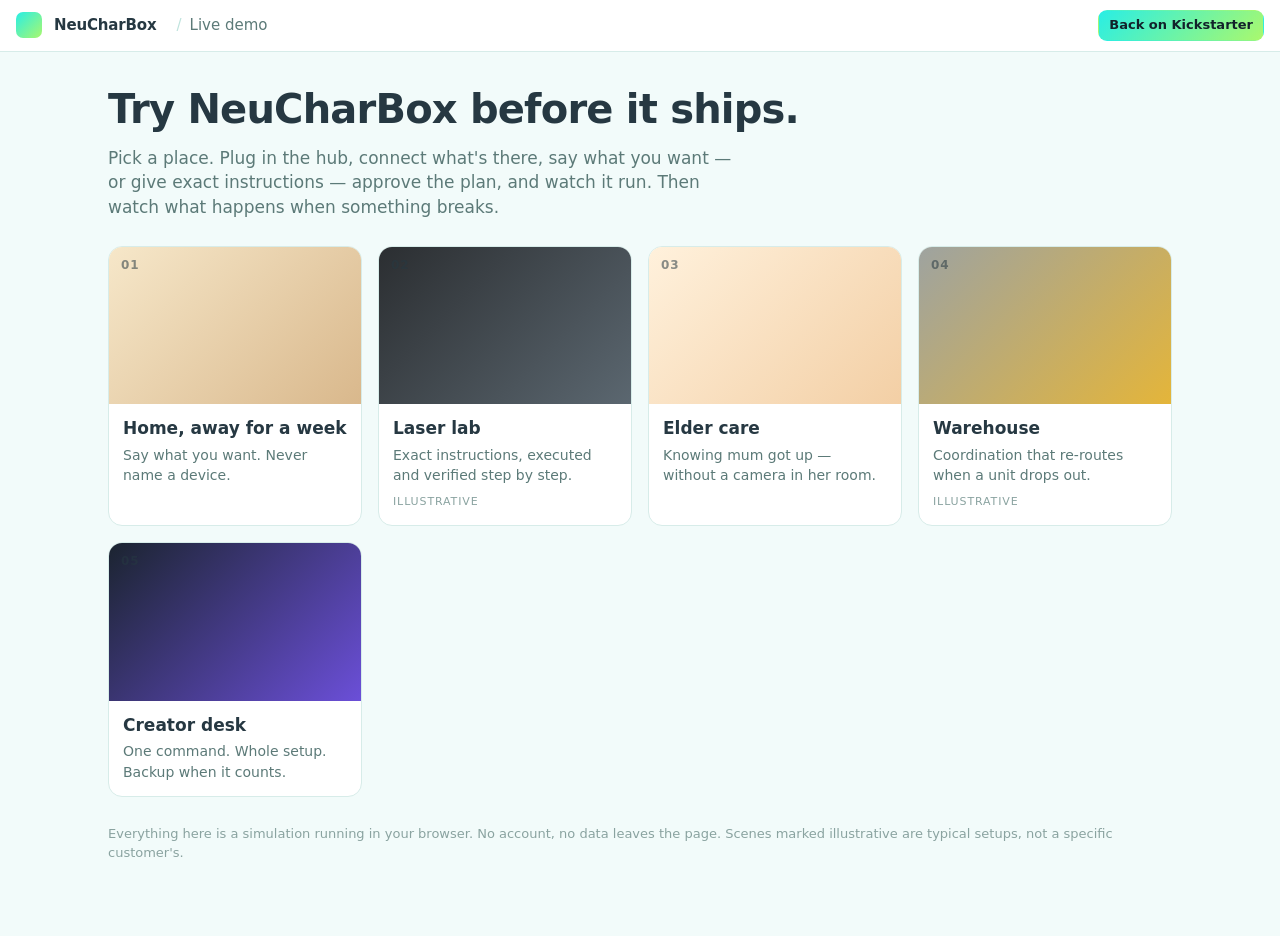
==== index.html @ 0c64dce6 "NeuCharBox live demo: five scripted 3D scenes, static site Interactive simulation for Kickstarter vi" ====
<!DOCTYPE html>
<html lang="en">
<head>
<meta charset="utf-8">
<meta name="viewport" content="width=device-width, initial-scale=1, viewport-fit=cover">
<title>NeuCharBox — live demo</title>
<meta name="description" content="Try NeuCharBox yourself: plug in the hub, connect devices, say what you want, approve the plan, and watch it run — and recover — in a simulated home, lab, warehouse and more.">
<link rel="icon" href="data:image/svg+xml,%3Csvg xmlns='http://www.w3.org/2000/svg' viewBox='0 0 32 32'%3E%3Cdefs%3E%3ClinearGradient id='g' x1='0' y1='0' x2='1' y2='1'%3E%3Cstop offset='0' stop-color='%2329EEE5'/%3E%3Cstop offset='1' stop-color='%23AAF86D'/%3E%3C/linearGradient%3E%3C/defs%3E%3Crect width='32' height='32' rx='8' fill='url(%23g)'/%3E%3C/svg%3E">
<link rel="stylesheet" href="css/app.css">
<script type="importmap">
{ "imports": {
  "three": "./vendor/three/three.module.js",
  "three/addons/": "./vendor/three/addons/"
} }
</script>
</head>
<body>
<div id="app" class="app"></div>
<script type="module" src="js/main.js"></script>
</body>
</html>
---- css/app.css ----
:root {
  --bg: #F2FBFA; --panel: #FFFFFF; --ink: #263842; --ink-2: #5C7A78; --ink-3: #8AA3A0;
  --line: #D7ECE9; --line-2: #BFE3DD; --accent-a: #29EEE5; --accent-b: #AAF86D; --green: #2FBF71; --red: #E0563A; --amber: #E4A93A;
  --font: Inter, "Segoe UI", system-ui, -apple-system, sans-serif;
}
* { box-sizing: border-box; }
html, body { margin: 0; height: 100%; background: var(--bg); color: var(--ink); font: 15px/1.45 var(--font); -webkit-font-smoothing: antialiased; }
a { color: inherit; }
button { font: inherit; color: inherit; }

.app { height: 100dvh; display: flex; flex-direction: column; }
.app.picker-mode { height: auto; min-height: 100dvh; }
.top { display: flex; align-items: center; gap: 12px; padding: 10px 16px; background: var(--panel); border-bottom: 1px solid var(--line); position: sticky; top: 0; z-index: 5; }
.top .logo { width: 26px; height: 26px; border-radius: 7px; background: linear-gradient(135deg, var(--accent-a), var(--accent-b)); flex: 0 0 auto; }
.top .brand { font-weight: 650; letter-spacing: -0.01em; }
.top .scene-name { color: var(--ink-2); }
.top .scene-name::before { content: '/'; margin: 0 8px; color: var(--line-2); }
.top .spacer { flex: 1; }
.top a.btn { text-decoration: none; }
.btn { display: inline-block; padding: 8px 14px; border-radius: 9px; border: 1px solid var(--line-2); background: #fff; cursor: pointer; font-weight: 600; text-decoration: none; }
.btn.primary { background: linear-gradient(135deg, var(--accent-a), var(--accent-b)); border-color: transparent; color: #12222A; }
.btn.small { padding: 5px 10px; font-size: 13px; }
.btn:disabled { opacity: .5; cursor: default; }

/* ---------- picker ---------- */
.picker { max-width: 1100px; margin: 0 auto; padding: 28px 18px 60px; }
.picker h1 { font-size: clamp(26px, 4vw, 40px); font-weight: 650; letter-spacing: -0.02em; margin: 0 0 8px; }
.picker .lede { color: var(--ink-2); max-width: 640px; margin: 0 0 26px; font-size: 17px; }
.scene-grid { display: grid; grid-template-columns: repeat(auto-fill, minmax(230px, 1fr)); gap: 16px; }
.scene-card { display: block; text-decoration: none; background: var(--panel); border: 1px solid var(--line); border-radius: 14px; overflow: hidden; transition: transform .15s, box-shadow .15s; }
.scene-card:hover { transform: translateY(-2px); box-shadow: 0 10px 30px rgba(38,56,66,.10); }
.scene-card .thumb { aspect-ratio: 16/10; background: var(--thumb, linear-gradient(135deg,#DDF4F2,#BFE3DD)); position: relative; }
.scene-card .thumb::after { content: attr(data-n); position: absolute; left: 12px; top: 10px; font-size: 12px; font-weight: 700; color: rgba(38,56,66,.55); letter-spacing: .08em; }
.scene-card .body { padding: 12px 14px 14px; }
.scene-card h3 { margin: 0 0 4px; font-size: 17px; font-weight: 650; }
.scene-card p { margin: 0; color: var(--ink-2); font-size: 14px; }
.scene-card .tag { display: inline-block; margin-top: 8px; font-size: 11px; color: var(--ink-3); text-transform: uppercase; letter-spacing: .08em; }
.picker .foot { margin-top: 28px; color: var(--ink-3); font-size: 13px; }

/* ---------- scene layout ---------- */
.beats { display: flex; gap: 4px; padding: 8px 16px 0; background: var(--panel); }
.beats button { flex: 1; border: 0; background: transparent; padding: 6px 0 8px; font-size: 12px; color: var(--ink-3); border-bottom: 3px solid var(--line); cursor: pointer; text-transform: uppercase; letter-spacing: .06em; }
.beats button.done { color: var(--ink-2); border-color: var(--line-2); }
.beats button.now { color: var(--ink); border-image: linear-gradient(90deg, var(--accent-a), var(--accent-b)) 1; }
.beats button:disabled { cursor: default; }

.stage { flex: 1; min-height: 0; display: grid; grid-template-rows: auto auto auto minmax(0, 1fr); }
.room { position: relative; background: #DCEBF3; min-height: 0; }
.room canvas { width: 100%; height: min(75vw, 42dvh); display: block; touch-action: none; }
.room .hint { position: absolute; right: 10px; top: 10px; font-size: 11px; color: rgba(255,255,255,.85); background: rgba(20,30,40,.45); padding: 4px 8px; border-radius: 999px; pointer-events: none; }
.status { display: flex; align-items: center; gap: 8px; padding: 6px 14px; font-size: 13px; color: var(--ink-2); background: var(--panel); border-top: 1px solid var(--line); min-height: 32px; }
.status::before { content: ''; width: 8px; height: 8px; border-radius: 50%; background: linear-gradient(135deg, var(--accent-a), var(--accent-b)); flex: 0 0 auto; }
.room .reset { position: absolute; left: 10px; top: 10px; font-size: 11px; color: #fff; background: rgba(20,30,40,.5); border: 0; padding: 5px 9px; border-radius: 999px; cursor: pointer; }
.room .reset:hover { background: rgba(20,30,40,.75); }
.side { display: contents; }
/* device dashboard: Home-Assistant-style tiles */
.panel { display: flex; gap: 8px; padding: 8px 12px; overflow-x: auto; background: var(--panel); border-top: 1px solid var(--line); scrollbar-width: thin; }
.ent { flex: 0 0 auto; display: flex; align-items: center; gap: 9px; min-width: 150px; max-width: 200px; text-align: left; border: 1px solid var(--line); border-radius: 12px; padding: 7px 10px 7px 8px; background: #fff; font-size: 12px; cursor: pointer; transition: border-color .15s, box-shadow .15s, opacity .3s; }
.ent .ico { flex: 0 0 auto; width: 34px; height: 34px; border-radius: 50%; display: grid; place-items: center; background: #EEF3F2; color: #6E8785; transition: background .25s, color .25s; }
.ent .ico svg { width: 20px; height: 20px; }
.ent .txt { min-width: 0; display: flex; flex-direction: column; }
.ent b { font-size: 12px; font-weight: 650; color: var(--ink); line-height: 1.2; white-space: nowrap; overflow: hidden; text-overflow: ellipsis; }
.ent .val { color: var(--ink-2); font-size: 11.5px; white-space: nowrap; overflow: hidden; text-overflow: ellipsis; }
.ent.offline { opacity: .5; } .ent.offline .ico { background: #F1F3F3; color: #B4BDBC; }
.ent.on .ico { background: #FFF1CC; color: #D9930A; }
.ent.busy .ico { background: #DCEFFF; color: #1E7FD8; }
.ent.bad { border-color: var(--red); } .ent.bad .ico { background: #FDE4DF; color: var(--red); } .ent.bad .val { color: var(--red); font-weight: 600; }
.ent.selected { border-color: var(--accent-a); box-shadow: 0 0 0 3px rgba(41,238,229,.25); }
.ent.pop { animation: tilepop .7s cubic-bezier(.2,.9,.3,1.4); }
@keyframes tilepop { 0% { transform: scale(.85); box-shadow: 0 0 0 0 rgba(41,238,229,.6); } 40% { transform: scale(1.06); } 100% { transform: scale(1); box-shadow: 0 0 0 10px rgba(41,238,229,0); } }

/* ---------- chat ---------- */
.chat { display: flex; flex-direction: column; background: var(--bg); border-top: 1px solid var(--line); min-height: 0; }
.chat-log { flex: 1; overflow-y: auto; padding: 14px 14px 8px; display: flex; flex-direction: column; gap: 10px; scroll-behavior: smooth; }
.chat-input { display: flex; gap: 8px; padding: 10px 12px calc(10px + env(safe-area-inset-bottom)); background: var(--panel); border-top: 1px solid var(--line); position: sticky; bottom: 0; }
.chat-input input { flex: 1; height: 42px; border-radius: 21px; border: 1px solid var(--line-2); padding: 0 16px; font: inherit; background: #fff; outline: none; }
.chat-input input:focus { border-color: var(--accent-a); box-shadow: 0 0 0 3px rgba(41,238,229,.2); }
.chat-input input:disabled { background: #F5F8F7; }
.chat-input button { width: 42px; height: 42px; border-radius: 50%; border: 0; background: linear-gradient(135deg, var(--accent-a), var(--accent-b)); cursor: pointer; font-size: 15px; color: #12222A; }
.msg { max-width: 88%; padding: 10px 13px; border-radius: 14px; line-height: 1.4; white-space: pre-line; animation: pop .18s ease-out; }
.msg.me { align-self: flex-end; background: var(--ink); color: #fff; border-bottom-right-radius: 4px; }
.msg.ncb { align-self: flex-start; background: var(--panel); border: 1px solid var(--line); border-bottom-left-radius: 4px; }
.msg.alert { border-color: var(--red); } .msg.alert b { display: block; color: var(--red); margin-bottom: 3px; }
.msg.typing { display: flex; gap: 4px; padding: 12px 14px; }
.msg.typing span { width: 6px; height: 6px; border-radius: 50%; background: var(--ink-3); animation: blink 1s infinite; }
.msg.typing span:nth-child(2) { animation-delay: .2s; } .msg.typing span:nth-child(3) { animation-delay: .4s; }
@keyframes blink { 0%, 80%, 100% { opacity: .25; } 40% { opacity: 1; } }
@keyframes pop { from { transform: translateY(6px); opacity: 0; } to { transform: none; opacity: 1; } }
.chips { display: flex; flex-wrap: wrap; gap: 8px; align-self: stretch; padding: 4px 0; }
.chip { border: 1px solid var(--line-2); background: #fff; border-radius: 999px; padding: 8px 13px; font-size: 14px; cursor: pointer; text-align: left; }
.chip:hover { border-color: var(--accent-a); }
.card { align-self: stretch; background: var(--panel); border: 1px solid var(--line-2); border-radius: 14px; padding: 12px 14px; animation: pop .18s ease-out; }
.card .intro { margin: 0 0 8px; font-weight: 600; }
.card ol, .card ul { margin: 0 0 10px; padding-left: 20px; }
.card li { margin: 4px 0; }
.card li .link { border: 0; background: none; color: var(--ink-2); text-decoration: underline; cursor: pointer; margin-left: 8px; font-size: 13px; }
.card .row { display: flex; gap: 8px; flex-wrap: wrap; }
.card .row.col { flex-direction: column; align-items: stretch; }
.card .row.col .btn { text-align: left; }
.card .btn.approve { background: linear-gradient(135deg, var(--accent-a), var(--accent-b)); border-color: transparent; color: #12222A; }
.card.done .btn.approve { background: #E7F7F0; color: #1E8F55; }
.card.done .link { display: none; }
.card.action { display: flex; justify-content: flex-start; }
.card.action.done, .card.qr.done { opacity: .55; pointer-events: none; }
.card.qr { display: flex; gap: 14px; align-items: center; }
.card.qr p { margin: 2px 0 8px; color: var(--ink-2); font-size: 13px; }
.qr-code { flex: 0 0 auto; width: 84px; height: 84px; display: grid; grid-template-columns: repeat(7, 1fr); gap: 2px; padding: 6px; background: #fff; border: 1px solid var(--line); border-radius: 8px; }
.qr-code i { background: #E9F1EF; border-radius: 1px; } .qr-code i.on { background: var(--ink); }
.card.halt { border-color: var(--amber); }
.card.replan { border-color: var(--green); }
.card.replan .needs { margin: 6px 0 0; color: var(--ink); background: #FFF7E8; border: 1px solid #F3DDB0; padding: 8px 10px; border-radius: 8px; }
.card.end { background: linear-gradient(180deg, #fff, #EEFBF9); text-align: left; }
.card.end h3 { margin: 0 0 6px; font-size: 18px; letter-spacing: -0.01em; }
.card.end p { margin: 0 0 12px; color: var(--ink-2); }

@media (min-width: 960px) {
  .stage { grid-template-columns: minmax(0, 1fr) 440px; grid-template-rows: minmax(0, 1fr) auto; min-height: 0; }
  .room { grid-column: 1; grid-row: 1; }
  .room canvas { position: absolute; inset: 0; aspect-ratio: auto; height: 100%; width: 100%; }
  .status { grid-column: 1; grid-row: 2; }
  .side { display: flex; flex-direction: column; grid-column: 2; grid-row: 1 / 3; min-height: 0; border-left: 1px solid var(--line); }
  .panel { display: grid; grid-template-columns: repeat(2, minmax(0, 1fr)); gap: 8px; padding: 10px 12px; overflow: visible; border-top: 0; flex: 0 0 auto; max-height: 46%; overflow-y: auto; }
  .ent { min-width: 0; max-width: none; }
  .chat { flex: 1; min-height: 0; border-top: 1px solid var(--line); }
}
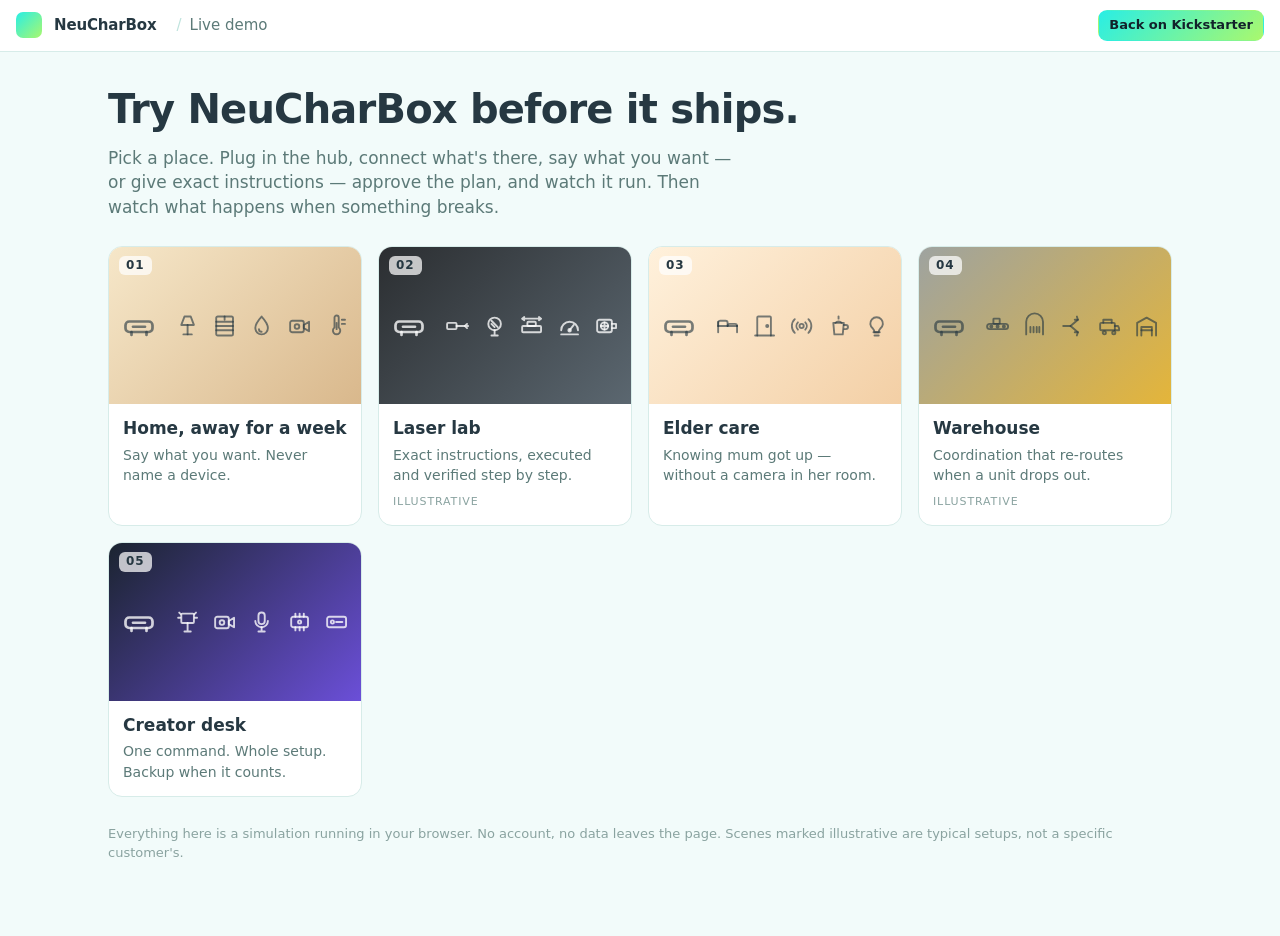
==== commit 8452eb1c: "QA round: engine visuals, wall-hung parts, stricter typed requests, phone strip - Hub reads as off u" ====
--- a/index.html
+++ b/index.html
@@ -17,5 +17,7 @@
 <body>
 <div id="app" class="app"></div>
 <script type="module" src="js/main.js"></script>
+<script nomodule>document.getElementById('app').innerHTML = '<p style="max-width:560px;margin:40px auto;padding:0 18px;font:16px/1.5 system-ui,sans-serif">This demo needs a newer browser (Safari 16.4 or later, or a current Chrome, Edge or Firefox). You can watch it on <a href="https://www.kickstarter.com/projects/neucharbox/neucharbox-ai-operating-system-for-the-physical-world?ref=demo">Kickstarter</a>.</p>';</script>
+<noscript><p style="max-width:560px;margin:40px auto;padding:0 18px;font:16px/1.5 system-ui,sans-serif">This demo runs in your browser and needs JavaScript. You can watch it on <a href="https://www.kickstarter.com/projects/neucharbox/neucharbox-ai-operating-system-for-the-physical-world?ref=demo">Kickstarter</a>.</p></noscript>
 </body>
 </html>
--- a/css/app.css
+++ b/css/app.css
@@ -4,23 +4,25 @@
   --font: Inter, "Segoe UI", system-ui, -apple-system, sans-serif;
 }
 * { box-sizing: border-box; }
-html, body { margin: 0; height: 100%; background: var(--bg); color: var(--ink); font: 15px/1.45 var(--font); -webkit-font-smoothing: antialiased; }
+html, body { margin: 0; height: 100%; overflow-x: hidden; background: var(--bg); color: var(--ink); font: 15px/1.45 var(--font); -webkit-font-smoothing: antialiased; }
 a { color: inherit; }
 button { font: inherit; color: inherit; }
 
-.app { height: 100dvh; display: flex; flex-direction: column; }
-.app.picker-mode { height: auto; min-height: 100dvh; }
+.app { height: 100vh; height: 100dvh; display: flex; flex-direction: column; }
+.app.picker-mode { height: auto; min-height: 100vh; min-height: 100dvh; }
 .top { display: flex; align-items: center; gap: 12px; padding: 10px 16px; background: var(--panel); border-bottom: 1px solid var(--line); position: sticky; top: 0; z-index: 5; }
 .top .logo { width: 26px; height: 26px; border-radius: 7px; background: linear-gradient(135deg, var(--accent-a), var(--accent-b)); flex: 0 0 auto; }
 .top .brand { font-weight: 650; letter-spacing: -0.01em; }
-.top .scene-name { color: var(--ink-2); }
+.top .scene-name { color: var(--ink-2); min-width: 0; white-space: nowrap; overflow: hidden; text-overflow: ellipsis; }
 .top .scene-name::before { content: '/'; margin: 0 8px; color: var(--line-2); }
 .top .spacer { flex: 1; }
-.top a.btn { text-decoration: none; }
+.top a.btn { text-decoration: none; white-space: nowrap; flex: 0 0 auto; }
+.top .brand, .top .logo { flex: 0 0 auto; }
 .btn { display: inline-block; padding: 8px 14px; border-radius: 9px; border: 1px solid var(--line-2); background: #fff; cursor: pointer; font-weight: 600; text-decoration: none; }
 .btn.primary { background: linear-gradient(135deg, var(--accent-a), var(--accent-b)); border-color: transparent; color: #12222A; }
 .btn.small { padding: 5px 10px; font-size: 13px; }
 .btn:disabled { opacity: .5; cursor: default; }
+.ks-short { display: none; }
 
 /* ---------- picker ---------- */
 .picker { max-width: 1100px; margin: 0 auto; padding: 28px 18px 60px; }
@@ -30,7 +32,11 @@
 .scene-card { display: block; text-decoration: none; background: var(--panel); border: 1px solid var(--line); border-radius: 14px; overflow: hidden; transition: transform .15s, box-shadow .15s; }
 .scene-card:hover { transform: translateY(-2px); box-shadow: 0 10px 30px rgba(38,56,66,.10); }
 .scene-card .thumb { aspect-ratio: 16/10; background: var(--thumb, linear-gradient(135deg,#DDF4F2,#BFE3DD)); position: relative; }
-.scene-card .thumb::after { content: attr(data-n); position: absolute; left: 12px; top: 10px; font-size: 12px; font-weight: 700; color: rgba(38,56,66,.55); letter-spacing: .08em; }
+.scene-card .thumb::after { content: attr(data-n); position: absolute; left: 10px; top: 9px; font-size: 12px; font-weight: 700; color: var(--ink); background: rgba(255,255,255,.72); padding: 1px 7px; border-radius: 6px; letter-spacing: .08em; }
+.scene-card .thumb .icons { position: absolute; inset: 0; display: flex; align-items: center; justify-content: center; gap: 12px; padding: 0 12px; color: rgba(38,56,66,.62); }
+.scene-card .thumb.dark .icons { color: rgba(255,255,255,.78); }
+.scene-card .thumb .icons svg { width: 28px; height: 28px; flex: 0 1 auto; min-width: 0; }
+.scene-card .thumb .icons svg:first-child { width: 40px; height: 40px; margin-right: 6px; }
 .scene-card .body { padding: 12px 14px 14px; }
 .scene-card h3 { margin: 0 0 4px; font-size: 17px; font-weight: 650; }
 .scene-card p { margin: 0; color: var(--ink-2); font-size: 14px; }
@@ -43,18 +49,26 @@
 .beats button.done { color: var(--ink-2); border-color: var(--line-2); }
 .beats button.now { color: var(--ink); border-image: linear-gradient(90deg, var(--accent-a), var(--accent-b)) 1; }
 .beats button:disabled { cursor: default; }
+.beats button:disabled:not(.now) { opacity: .6; }
+.beats button:not(:disabled):not(.now) { color: var(--ink-2); border-color: var(--line-2); }
+.beats button:not(:disabled):not(.now)::after { content: ' ›'; }
+.beats button:not(:disabled):not(.now):hover { color: var(--ink); border-color: var(--accent-a); }
 
-.stage { flex: 1; min-height: 0; display: grid; grid-template-rows: auto auto auto minmax(0, 1fr); }
-.room { position: relative; background: #DCEBF3; min-height: 0; }
-.room canvas { width: 100%; height: min(75vw, 42dvh); display: block; touch-action: none; }
-.room .hint { position: absolute; right: 10px; top: 10px; font-size: 11px; color: rgba(255,255,255,.85); background: rgba(20,30,40,.45); padding: 4px 8px; border-radius: 999px; pointer-events: none; }
+.stage { flex: 1; min-height: 0; min-width: 0; display: grid; grid-template-columns: minmax(0, 1fr); grid-template-rows: auto auto auto minmax(0, 1fr); }
+.room { position: relative; background: #DCEBF3; min-height: 0; min-width: 0; overflow: hidden; }
+.room canvas { width: 100%; max-width: 100%; height: min(75vw, 42dvh); display: block; touch-action: none; }
+.room .hint { position: absolute; right: 10px; top: 10px; max-width: calc(100% - 100px); white-space: nowrap; overflow: hidden; text-overflow: ellipsis; font-size: 11px; color: rgba(255,255,255,.85); background: rgba(20,30,40,.45); padding: 4px 8px; border-radius: 999px; pointer-events: none; }
 .status { display: flex; align-items: center; gap: 8px; padding: 6px 14px; font-size: 13px; color: var(--ink-2); background: var(--panel); border-top: 1px solid var(--line); min-height: 32px; }
 .status::before { content: ''; width: 8px; height: 8px; border-radius: 50%; background: linear-gradient(135deg, var(--accent-a), var(--accent-b)); flex: 0 0 auto; }
+.status.bad { color: var(--ink); } .status.bad::before { background: var(--red); }
+.room canvas:focus-visible { outline: 2px solid var(--accent-a); outline-offset: -2px; }
 .room .reset { position: absolute; left: 10px; top: 10px; font-size: 11px; color: #fff; background: rgba(20,30,40,.5); border: 0; padding: 5px 9px; border-radius: 999px; cursor: pointer; }
 .room .reset:hover { background: rgba(20,30,40,.75); }
 .side { display: contents; }
 /* device dashboard: Home-Assistant-style tiles */
-.panel { display: flex; gap: 8px; padding: 8px 12px; overflow-x: auto; background: var(--panel); border-top: 1px solid var(--line); scrollbar-width: thin; }
+.panel { display: flex; gap: 8px; padding: 8px 0 8px 12px; overflow-x: auto; background: var(--panel); border-top: 1px solid var(--line); scrollbar-width: thin; scroll-padding-inline: 12px; }
+/* the strip's end space (gap 8 + 4 = the 12 px start padding): trailing padding isn't scrollable in every engine */
+.panel::after { content: ''; flex: 0 0 4px; }
 .ent { flex: 0 0 auto; display: flex; align-items: center; gap: 9px; min-width: 150px; max-width: 200px; text-align: left; border: 1px solid var(--line); border-radius: 12px; padding: 7px 10px 7px 8px; background: #fff; font-size: 12px; cursor: pointer; transition: border-color .15s, box-shadow .15s, opacity .3s; }
 .ent .ico { flex: 0 0 auto; width: 34px; height: 34px; border-radius: 50%; display: grid; place-items: center; background: #EEF3F2; color: #6E8785; transition: background .25s, color .25s; }
 .ent .ico svg { width: 20px; height: 20px; }
@@ -73,11 +87,13 @@
 .chat { display: flex; flex-direction: column; background: var(--bg); border-top: 1px solid var(--line); min-height: 0; }
 .chat-log { flex: 1; overflow-y: auto; padding: 14px 14px 8px; display: flex; flex-direction: column; gap: 10px; scroll-behavior: smooth; }
 .chat-input { display: flex; gap: 8px; padding: 10px 12px calc(10px + env(safe-area-inset-bottom)); background: var(--panel); border-top: 1px solid var(--line); position: sticky; bottom: 0; }
-.chat-input input { flex: 1; height: 42px; border-radius: 21px; border: 1px solid var(--line-2); padding: 0 16px; font: inherit; background: #fff; outline: none; }
+.chat-input input { flex: 1; min-width: 0; height: 42px; border-radius: 21px; border: 1px solid var(--line-2); padding: 0 16px; font: inherit; font-size: 16px; background: #fff; outline: none; }
 .chat-input input:focus { border-color: var(--accent-a); box-shadow: 0 0 0 3px rgba(41,238,229,.2); }
 .chat-input input:disabled { background: #F5F8F7; }
-.chat-input button { width: 42px; height: 42px; border-radius: 50%; border: 0; background: linear-gradient(135deg, var(--accent-a), var(--accent-b)); cursor: pointer; font-size: 15px; color: #12222A; }
-.msg { max-width: 88%; padding: 10px 13px; border-radius: 14px; line-height: 1.4; white-space: pre-line; animation: pop .18s ease-out; }
+.chat-input button { width: 42px; height: 42px; border-radius: 50%; border: 0; background: linear-gradient(135deg, var(--accent-a), var(--accent-b)); cursor: pointer; font-size: 15px; color: #12222A; flex: 0 0 auto; }
+.chat-input button:disabled { opacity: .45; cursor: default; }
+.chat-log:focus { outline: none; }
+.msg { max-width: 88%; padding: 10px 13px; border-radius: 14px; line-height: 1.4; white-space: pre-line; overflow-wrap: anywhere; animation: pop .18s ease-out; }
 .msg.me { align-self: flex-end; background: var(--ink); color: #fff; border-bottom-right-radius: 4px; }
 .msg.ncb { align-self: flex-start; background: var(--panel); border: 1px solid var(--line); border-bottom-left-radius: 4px; }
 .msg.alert { border-color: var(--red); } .msg.alert b { display: block; color: var(--red); margin-bottom: 3px; }
@@ -87,19 +103,33 @@
 @keyframes blink { 0%, 80%, 100% { opacity: .25; } 40% { opacity: 1; } }
 @keyframes pop { from { transform: translateY(6px); opacity: 0; } to { transform: none; opacity: 1; } }
 .chips { display: flex; flex-wrap: wrap; gap: 8px; align-self: stretch; padding: 4px 0; }
-.chip { border: 1px solid var(--line-2); background: #fff; border-radius: 999px; padding: 8px 13px; font-size: 14px; cursor: pointer; text-align: left; }
+.chip { border: 1px solid var(--line-2); background: #fff; border-radius: 999px; padding: 8px 13px; font-size: 14px; cursor: pointer; text-align: left; overflow-wrap: anywhere; }
 .chip:hover { border-color: var(--accent-a); }
 .card { align-self: stretch; background: var(--panel); border: 1px solid var(--line-2); border-radius: 14px; padding: 12px 14px; animation: pop .18s ease-out; }
+.card { overflow-wrap: anywhere; }
 .card .intro { margin: 0 0 8px; font-weight: 600; }
 .card ol, .card ul { margin: 0 0 10px; padding-left: 20px; }
 .card li { margin: 4px 0; }
 .card li .link { border: 0; background: none; color: var(--ink-2); text-decoration: underline; cursor: pointer; margin-left: 8px; font-size: 13px; }
 .card .row { display: flex; gap: 8px; flex-wrap: wrap; }
+.card.end .btn.more { background: #fff; }
 .card .row.col { flex-direction: column; align-items: stretch; }
 .card .row.col .btn { text-align: left; }
 .card .btn.approve { background: linear-gradient(135deg, var(--accent-a), var(--accent-b)); border-color: transparent; color: #12222A; }
 .card.done .btn.approve { background: #E7F7F0; color: #1E8F55; }
 .card.done .link { display: none; }
+.card.halt.done .btn.approve:not(.chosen) { background: #fff; color: var(--ink); border-color: var(--line-2); }
+.card.done .btn.chosen { opacity: 1; background: #E7F7F0; color: #1E8F55; border-color: #BFE3DD; }
+.card.plan.skipped .btn.approve { background: #F1F5F4; color: var(--ink-2); }
+.card .btn.decline { background: #fff; color: var(--ink-2); }
+.card.plan.declined .btn.approve { background: #F1F5F4; color: var(--ink-3); }
+.card.plan.declined .btn.decline.chosen { opacity: 1; background: #FDECE8; color: #B5412A; border-color: #F3C4B8; }
+.card.plan.declined ol { color: var(--ink-3); text-decoration: line-through; text-decoration-color: rgba(92,122,120,.45); }
+.card.fail { border-color: var(--red); }
+.app.failed .beats, .app.failed .room, .app.failed .panel { display: none; }
+.app.failed .status { border-top: 0; } /* sits right under the header's own border */
+.app.failed .stage { display: block; overflow-y: auto; }
+.app.failed .side { display: block; max-width: 640px; margin: 0 auto; border: 0; }
 .card.action { display: flex; justify-content: flex-start; }
 .card.action.done, .card.qr.done { opacity: .55; pointer-events: none; }
 .card.qr { display: flex; gap: 14px; align-items: center; }
@@ -120,6 +150,46 @@
   .status { grid-column: 1; grid-row: 2; }
   .side { display: flex; flex-direction: column; grid-column: 2; grid-row: 1 / 3; min-height: 0; border-left: 1px solid var(--line); }
   .panel { display: grid; grid-template-columns: repeat(2, minmax(0, 1fr)); gap: 8px; padding: 10px 12px; overflow: visible; border-top: 0; flex: 0 0 auto; max-height: 46%; overflow-y: auto; }
+  .panel::after { display: none; }
   .ent { min-width: 0; max-width: none; }
+  .ent .val { white-space: normal; display: -webkit-box; -webkit-box-orient: vertical; -webkit-line-clamp: 2; line-clamp: 2; line-height: 1.3; }
   .chat { flex: 1; min-height: 0; border-top: 1px solid var(--line); }
 }
+
+@media (max-width: 959px) {
+  .room canvas { height: clamp(140px, calc(100dvh - 420px), min(75vw, 42dvh)); }
+  .ent { max-width: 240px; }
+}
+
+/* phones held sideways: room left, dashboard and chat right (stacked, the chat got 33 px) */
+@media (max-width: 959px) and (orientation: landscape) and (max-height: 540px) {
+  .top, .beats { padding-left: max(12px, env(safe-area-inset-left)); padding-right: max(12px, env(safe-area-inset-right)); }
+  .top { padding-top: 6px; padding-bottom: 6px; }
+  .beats { padding-top: 4px; }
+  .beats button { padding: 3px 0 5px; }
+  .stage { grid-template-columns: minmax(0, 1fr) minmax(300px, 46%); grid-template-rows: minmax(0, 1fr) auto; padding-left: env(safe-area-inset-left); padding-right: env(safe-area-inset-right); }
+  .room { grid-column: 1; grid-row: 1; }
+  .room canvas { position: absolute; inset: 0; width: 100%; height: 100%; }
+  .status { grid-column: 1; grid-row: 2; }
+  .side { display: flex; flex-direction: column; grid-column: 2; grid-row: 1 / 3; min-height: 0; border-left: 1px solid var(--line); }
+  .panel { flex: 0 0 auto; border-top: 0; }
+  .chat { flex: 1; min-height: 0; }
+  .chat-input { padding-top: 6px; padding-bottom: calc(6px + env(safe-area-inset-bottom)); }
+}
+
+@media (max-width: 520px) {
+  .top { gap: 8px; padding: 8px 12px; }
+  .top .brand { display: none; }
+  .top .btn.secondary { padding: 5px 9px; font-size: 12.5px; }
+  .top .btn.primary { padding: 5px 10px; font-size: 12.5px; }
+  .top .ks-long { display: none; } .top .ks-short { display: inline; }
+  .top .scene-name::before { content: none; }
+  .top .spacer { display: none; } .top .spacer + .btn { margin-left: auto; } /* one gap less: "Home, away for a week" fits at 360 px */
+  .app.picker-mode .top .brand { display: block; }
+  .app.picker-mode .top .scene-name::before { content: '/'; }
+  .scene-card .thumb { aspect-ratio: 16/6; }
+  .beats { padding: 6px 8px 0; gap: 2px; }
+  .beats button { font-size: 10.5px; letter-spacing: .03em; }
+  .beats button:not(:disabled):not(.now)::after { content: ''; }
+  .beats button:not(:disabled):not(.now) { text-decoration: underline dotted; text-underline-offset: 3px; }
+}
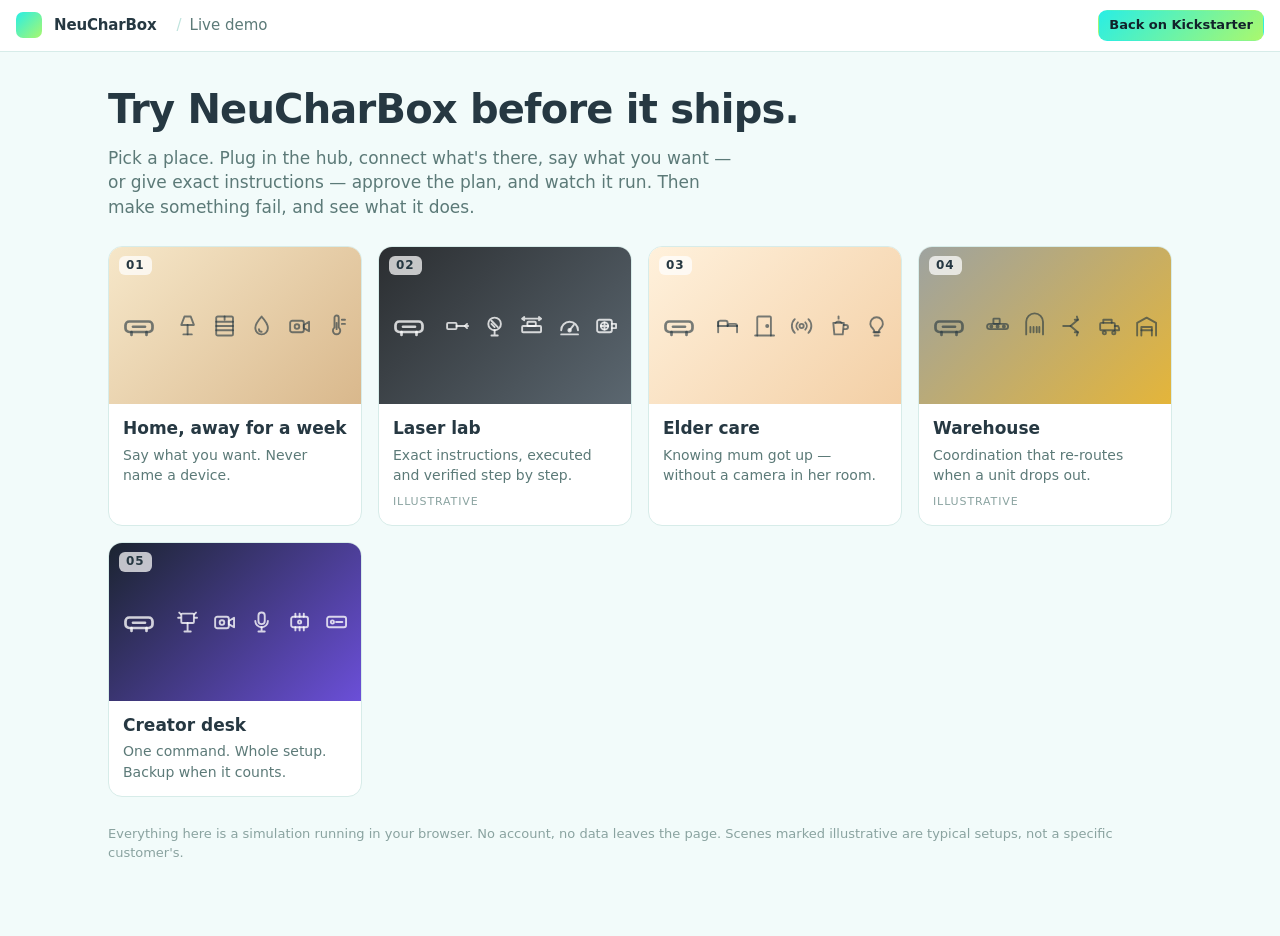
==== commit 9dff9e0c: "Engine: opt-in failures (what-if replay, device picker, quiet mode) A request no longer has to end i" ====
--- a/index.html
+++ b/index.html
@@ -4,7 +4,7 @@
 <meta charset="utf-8">
 <meta name="viewport" content="width=device-width, initial-scale=1, viewport-fit=cover">
 <title>NeuCharBox — live demo</title>
-<meta name="description" content="Try NeuCharBox yourself: plug in the hub, connect devices, say what you want, approve the plan, and watch it run — and recover — in a simulated home, lab, warehouse and more.">
+<meta name="description" content="Try NeuCharBox yourself: plug in the hub, connect devices, say what you want, approve the plan, and watch it run. Then make something fail and watch it recover, in a simulated home, lab, warehouse and more.">
 <link rel="icon" href="data:image/svg+xml,%3Csvg xmlns='http://www.w3.org/2000/svg' viewBox='0 0 32 32'%3E%3Cdefs%3E%3ClinearGradient id='g' x1='0' y1='0' x2='1' y2='1'%3E%3Cstop offset='0' stop-color='%2329EEE5'/%3E%3Cstop offset='1' stop-color='%23AAF86D'/%3E%3C/linearGradient%3E%3C/defs%3E%3Crect width='32' height='32' rx='8' fill='url(%23g)'/%3E%3C/svg%3E">
 <link rel="stylesheet" href="css/app.css">
 <script type="importmap">
--- a/css/app.css
+++ b/css/app.css
@@ -49,6 +49,7 @@
 .beats button.done { color: var(--ink-2); border-color: var(--line-2); }
 .beats button.now { color: var(--ink); border-image: linear-gradient(90deg, var(--accent-a), var(--accent-b)) 1; }
 .beats button:disabled { cursor: default; }
+.beats button[hidden] { display: none; } /* Recover, outside what-if runs */
 .beats button:disabled:not(.now) { opacity: .6; }
 .beats button:not(:disabled):not(.now) { color: var(--ink-2); border-color: var(--line-2); }
 .beats button:not(:disabled):not(.now)::after { content: ' ›'; }
@@ -97,6 +98,8 @@
 .msg.me { align-self: flex-end; background: var(--ink); color: #fff; border-bottom-right-radius: 4px; }
 .msg.ncb { align-self: flex-start; background: var(--panel); border: 1px solid var(--line); border-bottom-left-radius: 4px; }
 .msg.alert { border-color: var(--red); } .msg.alert b { display: block; color: var(--red); margin-bottom: 3px; }
+/* A calm note (title starting with 📝): nothing is wrong enough to alarm anyone. */
+.msg.alert.note { border-color: var(--line-2); } .msg.alert.note b { color: var(--ink); }
 .msg.typing { display: flex; gap: 4px; padding: 12px 14px; }
 .msg.typing span { width: 6px; height: 6px; border-radius: 50%; background: var(--ink-3); animation: blink 1s infinite; }
 .msg.typing span:nth-child(2) { animation-delay: .2s; } .msg.typing span:nth-child(3) { animation-delay: .4s; }
@@ -142,6 +145,28 @@
 .card.end { background: linear-gradient(180deg, #fff, #EEFBF9); text-align: left; }
 .card.end h3 { margin: 0 0 6px; font-size: 18px; letter-spacing: -0.01em; }
 .card.end p { margin: 0 0 12px; color: var(--ink-2); }
+/* end card: "What if something fails?" / "Try another failure" (a warning sign, then the label) */
+.card.end .btn.whatif { display: inline-flex; align-items: center; gap: 6px; background: #fff; border-color: var(--amber); }
+.card.end .btn.whatif svg { width: 16px; height: 16px; flex: 0 0 auto; color: #D9930A; }
+.card.end .btn.whatif:not(:disabled):hover { background: #FFF8E8; }
+/* the picker of failures: tiles like the dashboard's, two or more to a row; the specials full width under "Or" */
+.card.failures .intro { margin-bottom: 2px; }
+.card.failures .sec { margin: 10px 0 6px; font-size: 11px; font-weight: 650; letter-spacing: .07em; text-transform: uppercase; color: var(--ink-3); }
+.card.failures .tiles { display: grid; grid-template-columns: repeat(auto-fill, minmax(138px, 1fr)); gap: 8px; }
+.card.failures .tiles.special { grid-template-columns: minmax(0, 1fr); }
+.pick { display: flex; align-items: center; gap: 9px; min-width: 0; text-align: left; border: 1px solid var(--line); border-radius: 12px; padding: 7px 10px 7px 8px; background: #fff; font-size: 12px; cursor: pointer; transition: border-color .15s, box-shadow .15s, opacity .2s; }
+.pick .ico { flex: 0 0 auto; width: 34px; height: 34px; border-radius: 50%; display: grid; place-items: center; background: #EEF3F2; color: #6E8785; transition: background .2s, color .2s; }
+.pick .ico svg { width: 20px; height: 20px; }
+.pick .txt { min-width: 0; display: flex; flex-direction: column; }
+.pick b { font-size: 12.5px; font-weight: 650; color: var(--ink); line-height: 1.25; overflow-wrap: anywhere; }
+.pick .hint { margin-top: 1px; color: var(--ink-3); font-size: 11px; line-height: 1.25; }
+.pick.special .ico { background: #FFF1CC; color: #D9930A; }
+.pick:not(:disabled):hover { border-color: var(--red); }
+.pick:not(:disabled):hover .ico { background: #FDE4DF; color: var(--red); }
+.pick:focus-visible { outline: none; border-color: var(--accent-a); box-shadow: 0 0 0 3px rgba(41,238,229,.35); }
+.card.failures.done .pick { opacity: .45; cursor: default; }
+.card.failures.done .pick.chosen { opacity: 1; border-color: var(--red); }
+.card.failures.done .pick.chosen .ico { background: #FDE4DF; color: var(--red); }
 
 @media (min-width: 960px) {
   .stage { grid-template-columns: minmax(0, 1fr) 440px; grid-template-rows: minmax(0, 1fr) auto; min-height: 0; }
@@ -192,4 +217,8 @@
   .beats button { font-size: 10.5px; letter-spacing: .03em; }
   .beats button:not(:disabled):not(.now)::after { content: ''; }
   .beats button:not(:disabled):not(.now) { text-decoration: underline dotted; text-underline-offset: 3px; }
-}
+  .card.failures .tiles { grid-template-columns: repeat(2, minmax(0, 1fr)); gap: 6px; }
+  .card.failures .tiles.special { grid-template-columns: minmax(0, 1fr); }
+  .pick { gap: 7px; padding: 6px 8px 6px 6px; }
+  .pick .ico { width: 30px; height: 30px; } .pick .ico svg { width: 18px; height: 18px; }
+}
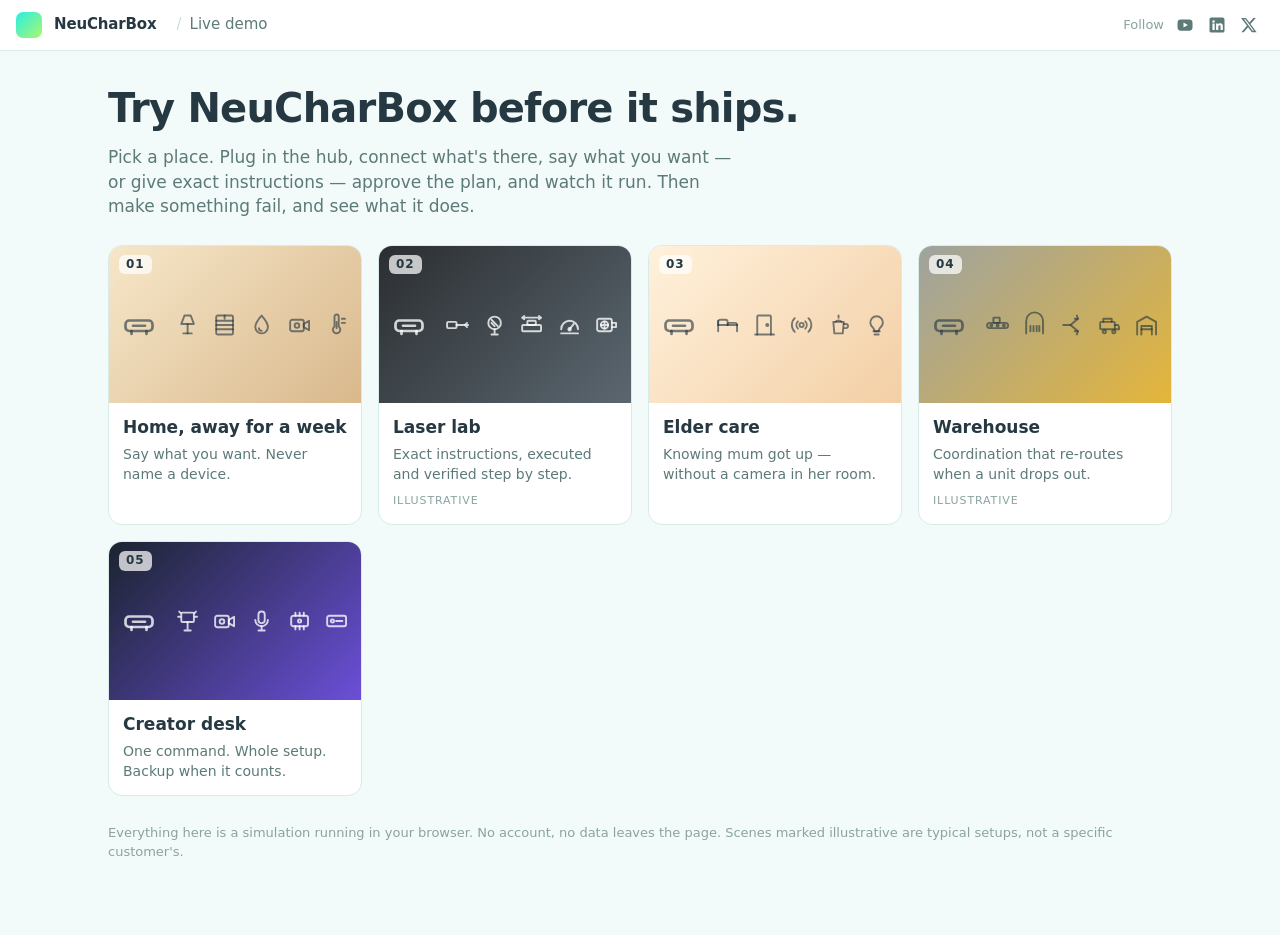
==== commit 04b98d7a: "Replace the Kickstarter call to action with social links The campaign has ended, so the header butto" ====
--- a/index.html
+++ b/index.html
@@ -17,7 +17,7 @@
 <body>
 <div id="app" class="app"></div>
 <script type="module" src="js/main.js"></script>
-<script nomodule>document.getElementById('app').innerHTML = '<p style="max-width:560px;margin:40px auto;padding:0 18px;font:16px/1.5 system-ui,sans-serif">This demo needs a newer browser (Safari 16.4 or later, or a current Chrome, Edge or Firefox). You can watch it on <a href="https://www.kickstarter.com/projects/neucharbox/neucharbox-ai-operating-system-for-the-physical-world?ref=demo">Kickstarter</a>.</p>';</script>
-<noscript><p style="max-width:560px;margin:40px auto;padding:0 18px;font:16px/1.5 system-ui,sans-serif">This demo runs in your browser and needs JavaScript. You can watch it on <a href="https://www.kickstarter.com/projects/neucharbox/neucharbox-ai-operating-system-for-the-physical-world?ref=demo">Kickstarter</a>.</p></noscript>
+<script nomodule>document.getElementById('app').innerHTML = '<p style="max-width:560px;margin:40px auto;padding:0 18px;font:16px/1.5 system-ui,sans-serif">This demo needs a newer browser (Safari 16.4 or later, or a current Chrome, Edge or Firefox). You can watch NeuCharBox on <a href="https://www.youtube.com/@NeuCharBoxOfficial">YouTube</a>.</p>';</script>
+<noscript><p style="max-width:560px;margin:40px auto;padding:0 18px;font:16px/1.5 system-ui,sans-serif">This demo runs in your browser and needs JavaScript. You can watch NeuCharBox on <a href="https://www.youtube.com/@NeuCharBoxOfficial">YouTube</a>.</p></noscript>
 </body>
 </html>
--- a/css/app.css
+++ b/css/app.css
@@ -22,7 +22,20 @@
 .btn.primary { background: linear-gradient(135deg, var(--accent-a), var(--accent-b)); border-color: transparent; color: #12222A; }
 .btn.small { padding: 5px 10px; font-size: 13px; }
 .btn:disabled { opacity: .5; cursor: default; }
-.ks-short { display: none; }
+/* NeuCharBox's accounts (js/engine/social.js): icons in the header, named pills in an end card's "Follow NeuCharBox" line */
+.top .social { display: flex; align-items: center; gap: 2px; flex: 0 0 auto; }
+.top .social-label { margin-right: 4px; font-size: 13px; color: var(--ink-3); }
+.top .social-link { display: grid; place-items: center; width: 30px; height: 30px; border-radius: 8px; color: var(--ink-2); transition: background .15s, color .15s; }
+.top .social-link svg { width: 18px; height: 18px; }
+.top .social-link:hover { background: #EEF6F5; }
+.top .social-link.youtube:hover { color: #FF0033; } .top .social-link.linkedin:hover { color: #0A66C2; } .top .social-link.x:hover { color: #000; }
+.social-link:focus-visible { outline: 2px solid var(--accent-a); outline-offset: 1px; }
+.card.end .follow { display: flex; flex-wrap: wrap; align-items: center; gap: 6px; margin-top: 12px; padding-top: 10px; border-top: 1px solid var(--line); font-size: 13px; color: var(--ink-2); }
+.card.end .follow > span { margin-right: 2px; }
+.card.end .follow .social-link { display: inline-flex; align-items: center; gap: 5px; padding: 4px 10px 4px 8px; border: 1px solid var(--line-2); border-radius: 999px; background: #fff; color: var(--ink); font-weight: 600; text-decoration: none; }
+.card.end .follow .social-link:hover { border-color: var(--accent-a); }
+.card.end .follow .social-link svg { width: 15px; height: 15px; flex: 0 0 auto; }
+.card.end .follow .youtube svg { color: #FF0033; } .card.end .follow .linkedin svg { color: #0A66C2; } .card.end .follow .x svg { color: #000; }
 
 /* ---------- picker ---------- */
 .picker { max-width: 1100px; margin: 0 auto; padding: 28px 18px 60px; }
@@ -83,6 +96,8 @@
 .ent.selected { border-color: var(--accent-a); box-shadow: 0 0 0 3px rgba(41,238,229,.25); }
 .ent.pop { animation: tilepop .7s cubic-bezier(.2,.9,.3,1.4); }
 @keyframes tilepop { 0% { transform: scale(.85); box-shadow: 0 0 0 0 rgba(41,238,229,.6); } 40% { transform: scale(1.06); } 100% { transform: scale(1); box-shadow: 0 0 0 10px rgba(41,238,229,0); } }
+.ent.bad.pop { animation-name: tilepop-bad; } /* a fault pops with a red halo, like its red ring: no cyan beside the red */
+@keyframes tilepop-bad { 0% { transform: scale(.85); box-shadow: 0 0 0 0 rgba(224,86,58,.55); } 40% { transform: scale(1.06); } 100% { transform: scale(1); box-shadow: 0 0 0 10px rgba(224,86,58,0); } }
 
 /* ---------- chat ---------- */
 .chat { display: flex; flex-direction: column; background: var(--bg); border-top: 1px solid var(--line); min-height: 0; }
@@ -143,7 +158,7 @@
 .card.replan { border-color: var(--green); }
 .card.replan .needs { margin: 6px 0 0; color: var(--ink); background: #FFF7E8; border: 1px solid #F3DDB0; padding: 8px 10px; border-radius: 8px; }
 .card.end { background: linear-gradient(180deg, #fff, #EEFBF9); text-align: left; }
-.card.end h3 { margin: 0 0 6px; font-size: 18px; letter-spacing: -0.01em; }
+.card.end h3 { margin: 0 0 6px; font-size: 18px; letter-spacing: -0.01em; text-wrap: balance; } /* no one-word last line on a phone */
 .card.end p { margin: 0 0 12px; color: var(--ink-2); }
 /* end card: "What if something fails?" / "Try another failure" (a warning sign, then the label) */
 .card.end .btn.whatif { display: inline-flex; align-items: center; gap: 6px; background: #fff; border-color: var(--amber); }
@@ -184,6 +199,9 @@
 @media (max-width: 959px) {
   .room canvas { height: clamp(140px, calc(100dvh - 420px), min(75vw, 42dvh)); }
   .ent { max-width: 240px; }
+  /* No disabled input bar while a request runs or an end card is up (chat.js marks it .off): the conversation gets its
+     height, so an end card and its buttons fit on a phone. It is back with the chips, when there is something to type. */
+  .chat-input.off { display: none; }
 }
 
 /* phones held sideways: room left, dashboard and chat right (stacked, the chat got 33 px) */
@@ -207,9 +225,10 @@
   .top .brand { display: none; }
   .top .btn.secondary { padding: 5px 9px; font-size: 12.5px; }
   .top .btn.primary { padding: 5px 10px; font-size: 12.5px; }
-  .top .ks-long { display: none; } .top .ks-short { display: inline; }
+  .top .social-label { display: none; }
+  .app:not(.picker-mode) .top .social { display: none; } /* room for the scene's name; every end card has the links */
   .top .scene-name::before { content: none; }
-  .top .spacer { display: none; } .top .spacer + .btn { margin-left: auto; } /* one gap less: "Home, away for a week" fits at 360 px */
+  .top .spacer { display: none; } .top .spacer + .btn, .top .spacer + .social { margin-left: auto; } /* one gap less: "Home, away for a week" fits at 360 px */
   .app.picker-mode .top .brand { display: block; }
   .app.picker-mode .top .scene-name::before { content: '/'; }
   .scene-card .thumb { aspect-ratio: 16/6; }
@@ -217,8 +236,25 @@
   .beats button { font-size: 10.5px; letter-spacing: .03em; }
   .beats button:not(:disabled):not(.now)::after { content: ''; }
   .beats button:not(:disabled):not(.now) { text-decoration: underline dotted; text-underline-offset: 3px; }
+  .card.end { padding: 11px 12px; } /* a little tighter on a phone, so the headline, the story, the buttons and the follow line fit */
+  .card.end h3 { font-size: 17px; line-height: 1.3; margin-bottom: 4px; }
+  .card.end p { margin-bottom: 10px; }
+  .card.end .row { gap: 6px; }
+  .card.end .row .btn { padding: 7px 12px; }
+  .card.end .follow { margin-top: 10px; padding-top: 8px; }
+  .card.end .follow .long { display: none; } /* "Follow" and the three links on one line */
   .card.failures .tiles { grid-template-columns: repeat(2, minmax(0, 1fr)); gap: 6px; }
   .card.failures .tiles.special { grid-template-columns: minmax(0, 1fr); }
   .pick { gap: 7px; padding: 6px 8px 6px 6px; }
   .pick .ico { width: 30px; height: 30px; } .pick .ico svg { width: 18px; height: 18px; }
 }
+
+/* the narrowest phones (360 px): smaller end-card type, so its last two buttons share a row and the follow line stays one line */
+@media (max-width: 380px) {
+  .card.end { padding: 10px 11px; }
+  .card.end h3 { font-size: 16.5px; }
+  .card.end p { font-size: 14px; line-height: 1.4; }
+  .card.end .row .btn { font-size: 13px; padding: 7px 10px; }
+  .card.end .follow { gap: 5px; font-size: 12.5px; }
+  .card.end .follow .social-link { padding: 4px 8px 4px 7px; }
+}
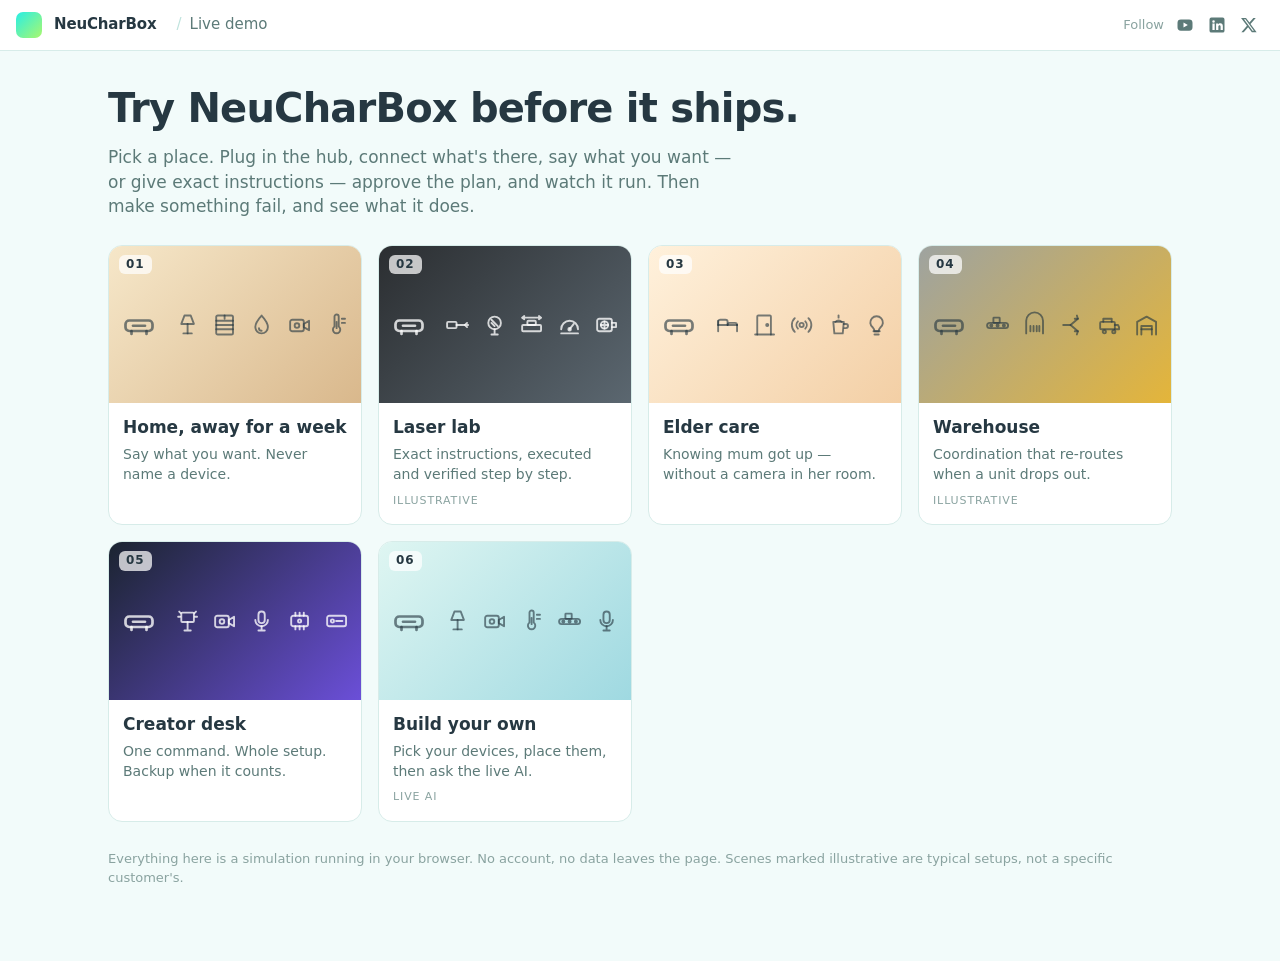
==== commit 6ddb55d0: "feat(demo): Build your own page, inventory and placement The 6th scene card (06, "Build your own") a" ====
--- a/index.html
+++ b/index.html
@@ -7,6 +7,7 @@
 <meta name="description" content="Try NeuCharBox yourself: plug in the hub, connect devices, say what you want, approve the plan, and watch it run. Then make something fail and watch it recover, in a simulated home, lab, warehouse and more.">
 <link rel="icon" href="data:image/svg+xml,%3Csvg xmlns='http://www.w3.org/2000/svg' viewBox='0 0 32 32'%3E%3Cdefs%3E%3ClinearGradient id='g' x1='0' y1='0' x2='1' y2='1'%3E%3Cstop offset='0' stop-color='%2329EEE5'/%3E%3Cstop offset='1' stop-color='%23AAF86D'/%3E%3C/linearGradient%3E%3C/defs%3E%3Crect width='32' height='32' rx='8' fill='url(%23g)'/%3E%3C/svg%3E">
 <link rel="stylesheet" href="css/app.css">
+<link rel="stylesheet" href="css/custom.css">
 <script type="importmap">
 { "imports": {
   "three": "./vendor/three/three.module.js",
--- a/css/app.css
+++ b/css/app.css
@@ -72,8 +72,9 @@
 .room { position: relative; background: #DCEBF3; min-height: 0; min-width: 0; overflow: hidden; }
 .room canvas { width: 100%; max-width: 100%; height: min(75vw, 42dvh); display: block; touch-action: none; }
 .room .hint { position: absolute; right: 10px; top: 10px; max-width: calc(100% - 100px); white-space: nowrap; overflow: hidden; text-overflow: ellipsis; font-size: 11px; color: rgba(255,255,255,.85); background: rgba(20,30,40,.45); padding: 4px 8px; border-radius: 999px; pointer-events: none; }
-.status { display: flex; align-items: center; gap: 8px; padding: 6px 14px; font-size: 13px; color: var(--ink-2); background: var(--panel); border-top: 1px solid var(--line); min-height: 32px; }
+.status { display: flex; flex-wrap: wrap; align-items: center; gap: 8px; padding: 6px 14px; font-size: 13px; color: var(--ink-2); background: var(--panel); border-top: 1px solid var(--line); min-height: 32px; }
 .status::before { content: ''; width: 8px; height: 8px; border-radius: 50%; background: linear-gradient(135deg, var(--accent-a), var(--accent-b)); flex: 0 0 auto; }
+.status .stext { flex: 1 1 12ch; min-width: 0; }
 .status.bad { color: var(--ink); } .status.bad::before { background: var(--red); }
 .room canvas:focus-visible { outline: 2px solid var(--accent-a); outline-offset: -2px; }
 .room .reset { position: absolute; left: 10px; top: 10px; font-size: 11px; color: #fff; background: rgba(20,30,40,.5); border: 0; padding: 5px 9px; border-radius: 999px; cursor: pointer; }
@@ -83,10 +84,10 @@
 .panel { display: flex; gap: 8px; padding: 8px 0 8px 12px; overflow-x: auto; background: var(--panel); border-top: 1px solid var(--line); scrollbar-width: thin; scroll-padding-inline: 12px; }
 /* the strip's end space (gap 8 + 4 = the 12 px start padding): trailing padding isn't scrollable in every engine */
 .panel::after { content: ''; flex: 0 0 4px; }
-.ent { flex: 0 0 auto; display: flex; align-items: center; gap: 9px; min-width: 150px; max-width: 200px; text-align: left; border: 1px solid var(--line); border-radius: 12px; padding: 7px 10px 7px 8px; background: #fff; font-size: 12px; cursor: pointer; transition: border-color .15s, box-shadow .15s, opacity .3s; }
+.ent { position: relative; flex: 0 0 auto; display: flex; align-items: center; gap: 9px; min-width: 150px; max-width: 200px; text-align: left; border: 1px solid var(--line); border-radius: 12px; padding: 7px 10px 7px 8px; background: #fff; font-size: 12px; cursor: pointer; transition: border-color .15s, box-shadow .15s, opacity .3s; }
 .ent .ico { flex: 0 0 auto; width: 34px; height: 34px; border-radius: 50%; display: grid; place-items: center; background: #EEF3F2; color: #6E8785; transition: background .25s, color .25s; }
 .ent .ico svg { width: 20px; height: 20px; }
-.ent .txt { min-width: 0; display: flex; flex-direction: column; }
+.ent .txt { flex: 1 1 auto; min-width: 0; display: flex; flex-direction: column; } /* the whole text column: every bar spans it */
 .ent b { font-size: 12px; font-weight: 650; color: var(--ink); line-height: 1.2; white-space: nowrap; overflow: hidden; text-overflow: ellipsis; }
 .ent .val { color: var(--ink-2); font-size: 11.5px; white-space: nowrap; overflow: hidden; text-overflow: ellipsis; }
 .ent.offline { opacity: .5; } .ent.offline .ico { background: #F1F3F3; color: #B4BDBC; }
@@ -94,6 +95,24 @@
 .ent.busy .ico { background: #DCEFFF; color: #1E7FD8; }
 .ent.bad { border-color: var(--red); } .ent.bad .ico { background: #FDE4DF; color: var(--red); } .ent.bad .val { color: var(--red); font-weight: 600; }
 .ent.selected { border-color: var(--accent-a); box-shadow: 0 0 0 3px rgba(41,238,229,.25); }
+.ent .ctl { display: flex; align-items: center; margin-top: 4px; height: 12px; }
+.ent .ctl[hidden] { display: none; }
+.ent .bar { flex: 1; min-width: 60px; height: 4px; border-radius: 4px; background: #e6eaef; overflow: hidden; }
+.ent .bar > i { display: block; height: 100%; width: 0; border-radius: 4px; background: #0f9d76; transition: width .25s; }
+.ent .sw { position: relative; flex: 0 0 auto; width: 22px; height: 12px; border-radius: 999px; background: #cfd6dd; transition: background .2s; }
+.ent .sw::after { content: ''; position: absolute; top: 2px; left: 2px; width: 8px; height: 8px; border-radius: 50%; background: #fff; transition: transform .2s; }
+.ent .sw.on { background: #0f9d76; } .ent .sw.on::after { transform: translateX(10px); }
+.ent.bad .bar > i, .ent.bad .sw.on { background: var(--red); }
+.ent.bad .bar, .ent.bad .sw { background: #F3C4B8; } /* a fault turns the control red at 0 % or off too */
+/* over the tile's top-right corner, out of the flow: a marked tile keeps its size (no value pushed onto a second line) */
+.ent .badge { display: none; position: absolute; top: -7px; right: 6px; font-size: 9.5px; line-height: 11px; font-weight: 700; letter-spacing: .04em; padding: 1px 6px; border-radius: 999px; white-space: nowrap; }
+.ent.marked-just .badge, .ent.marked-busy .badge { display: inline-block; }
+.ent.marked-just .badge { background: #E7F7F0; color: #17744A; }
+.ent.marked-busy .badge { background: #DCEFFF; color: #1667B3; }
+.ent.marked-just { border-color: var(--accent-a); box-shadow: 0 0 0 3px rgba(41,238,229,.22); }
+.ent.marked-busy { border-color: #93c5fd; }
+.ent.bad .badge { display: none; }
+.ent.bad.marked-just, .ent.bad.marked-busy { border-color: var(--red); box-shadow: none; } /* a fault wins */
 .ent.pop { animation: tilepop .7s cubic-bezier(.2,.9,.3,1.4); }
 @keyframes tilepop { 0% { transform: scale(.85); box-shadow: 0 0 0 0 rgba(41,238,229,.6); } 40% { transform: scale(1.06); } 100% { transform: scale(1); box-shadow: 0 0 0 10px rgba(41,238,229,0); } }
 .ent.bad.pop { animation-name: tilepop-bad; } /* a fault pops with a red halo, like its red ring: no cyan beside the red */
@@ -157,6 +176,76 @@
 .card.halt { border-color: var(--amber); }
 .card.replan { border-color: var(--green); }
 .card.replan .needs { margin: 6px 0 0; color: var(--ink); background: #FFF7E8; border: 1px solid #F3DDB0; padding: 8px 10px; border-radius: 8px; }
+/* live mode: the LIVE AI badge, the plan / checklist card, the access card, the live end card */
+.live-badge, .chat-input.live::before { font-size: 9.5px; font-weight: 700; letter-spacing: .06em; line-height: 1.5; padding: 1px 7px; border-radius: 999px; background: linear-gradient(135deg, var(--accent-a), var(--accent-b)); color: #12222A; }
+.live-badge { display: inline-block; vertical-align: 1px; }
+.chat-input.live::before { content: 'LIVE AI'; align-self: center; flex: 0 0 auto; }
+.msg.planning { display: flex; align-items: center; gap: 9px; color: var(--ink-2); }
+.msg.planning .dots { display: inline-flex; gap: 4px; flex: 0 0 auto; }
+.msg.planning .dots span { width: 6px; height: 6px; border-radius: 50%; background: var(--accent-a); animation: lpulse 1.4s ease-in-out infinite; }
+.msg.planning .dots span:nth-child(2) { animation-delay: .2s; } .msg.planning .dots span:nth-child(3) { animation-delay: .4s; }
+@keyframes lpulse { 0%, 100% { opacity: .25; transform: scale(.8); } 50% { opacity: 1; transform: scale(1); } }
+.msg.live-say { border-color: var(--line-2); }
+/* the containing block of their screen-reader words (.sr) and the form's hidden field (.hp): positioned from the page
+   instead, they escape the chat log's scroll box and make the whole page scroll */
+.card.live-plan, .card.access { position: relative; }
+.card.live-plan .intro { display: flex; align-items: center; flex-wrap: wrap; gap: 7px; }
+.card .lsteps { list-style: none; margin: 0 0 10px; padding: 0; }
+.lstep { display: grid; grid-template-columns: 1.5em minmax(0, 1fr); column-gap: 6px; margin: 6px 0; }
+.lstep .glyph { font-weight: 700; color: var(--ink-3); text-align: center; }
+.lstep .calls { grid-column: 2; }
+.lstep .calls:empty { display: none; }
+.lstep[data-status="running"] .glyph { color: #1E7FD8; animation: lpulse 1.4s ease-in-out infinite; }
+.lstep[data-status="done"] .glyph { color: #1E8F55; }
+.lstep[data-status="failed"] .glyph { color: var(--red); }
+.lstep[data-status="skipped"] .txt { color: var(--ink-3); }
+.card.live-plan.done .lstep .glyph { animation: none; }
+.live-plan .sr { position: absolute; width: 1px; height: 1px; overflow: hidden; clip: rect(0 0 0 0); white-space: nowrap; }
+.live-plan .call { display: inline-block; max-width: 100%; margin: 3px 4px 0 0; padding: 1px 7px; font-size: 11.5px; line-height: 1.45; color: var(--ink-2); background: #EEF6F5; border: 1px solid var(--line); border-radius: 6px; overflow-wrap: anywhere; }
+.live-plan .call.bad { color: #B5412A; background: #FDECE8; border-color: #F3C4B8; }
+.card .lloose { list-style: none; margin: 0 0 8px; padding: 0; display: flex; flex-direction: column; align-items: flex-start; gap: 3px; }
+.card .lloose li.call { margin: 0; }
+.ltimeline { margin-top: 8px; padding: 6px 9px; max-height: 11.5em; overflow-y: auto; font-size: 12.5px; line-height: 1.4; background: #F7FBFA; border: 1px solid var(--line); border-radius: 8px; }
+.ltimeline .trow { padding: 2px 0; color: var(--ink-2); }
+.ltimeline .trow[data-kind="fault"], .ltimeline .trow[data-ok="false"] { color: var(--red); }
+.card.live-plan.done .btn.approve { background: #F1F5F4; color: var(--ink-3); }
+.card.live-plan.declined ol { color: var(--ink-3); text-decoration: line-through; text-decoration-color: rgba(92,122,120,.45); }
+.card.live-plan.declined .btn.approve { background: #F1F5F4; color: var(--ink-3); }
+.card.live-plan.declined .btn.decline.chosen { opacity: 1; background: #FDECE8; color: #B5412A; border-color: #F3C4B8; }
+.card.end.live .left { margin: 0 0 10px; font-size: 13.5px; }
+.card.end.live .btn.reset { background: #fff; }
+/* Phones: an end card taller than the chat log is shown from its top (chat.js). With the live button it needs one more
+   line of buttons, which a small phone (360 x 640) can't fit under the story: the buttons then stay in view at the foot
+   of the log, over the end of the story, until the visitor scrolls on. Where the card fits, nothing moves. (Desktop's
+   log is tall enough, and its history never gets a row of buttons riding over its own text.) */
+@media (max-width: 959px) {
+  .card.end.live .row { position: sticky; bottom: 0; z-index: 1; margin: -6px 0; padding: 6px 0; background: var(--bg); }
+  .card.end:has(.live-go) .row { position: sticky; bottom: 0; z-index: 1; margin: -6px 0; padding: 6px 0; background: var(--bg); }
+}
+.card.access .intro { margin-bottom: 6px; }
+.card.access .anote { margin: 0 0 8px; color: var(--ink-2); font-size: 13.5px; }
+.card.access form.code { display: flex; gap: 8px; margin: 6px 0 8px; }
+.card.access input, .card.access select, .card.access textarea { width: 100%; min-width: 0; padding: 8px 11px; font: inherit; font-size: 16px; color: var(--ink); background: #fff; border: 1px solid var(--line-2); border-radius: 10px; outline: none; }
+.card.access input:focus, .card.access select:focus, .card.access textarea:focus { border-color: var(--accent-a); box-shadow: 0 0 0 3px rgba(41,238,229,.2); }
+.card.access form.code input { flex: 1; height: 42px; text-transform: uppercase; letter-spacing: .08em; }
+.card.access form.code .btn { flex: 0 0 auto; }
+.card.access .lnk { display: inline-block; margin: 2px 12px 0 0; padding: 2px 0; border: 0; background: none; color: var(--ink-2); font-size: 13.5px; text-decoration: underline; cursor: pointer; }
+.card.access .lnk[hidden] { display: none; }
+.card.access form.apply { display: grid; gap: 8px; margin: 8px 0; }
+.card.access form.apply[hidden] { display: none; }
+.card.access .fld { display: grid; gap: 3px; font-size: 12.5px; font-weight: 600; color: var(--ink-2); }
+.card.access .hp { position: absolute; left: -9999px; top: auto; width: 1px; height: 1px; overflow: hidden; }
+.card.access .use { margin: 0; font-size: 12.5px; color: var(--ink-2); }
+.card.access .applied { margin: 8px 0; font-weight: 600; color: #1E8F55; }
+.card.access .err { margin: 4px 0 8px; padding: 6px 10px; font-size: 13.5px; color: #B5412A; background: #FDECE8; border: 1px solid #F3C4B8; border-radius: 8px; }
+.card.access .err[hidden] { display: none; }
+.card.access.done { opacity: .55; pointer-events: none; }
+.card.access .follow { display: flex; flex-wrap: wrap; align-items: center; gap: 6px; margin: 4px 0 8px; font-size: 13px; color: var(--ink-2); }
+.card.access .follow .social-link { display: inline-flex; align-items: center; gap: 5px; padding: 4px 10px 4px 8px; border: 1px solid var(--line-2); border-radius: 999px; background: #fff; color: var(--ink); font-weight: 600; text-decoration: none; }
+.card.access .follow .social-link:hover { border-color: var(--accent-a); }
+.card.access .follow .social-link svg { width: 15px; height: 15px; flex: 0 0 auto; }
+.card.access .follow .youtube svg { color: #FF0033; } .card.access .follow .linkedin svg { color: #0A66C2; } .card.access .follow .x svg { color: #000; }
+@media (prefers-reduced-motion: reduce) { .msg.planning .dots span, .lstep[data-status="running"] .glyph { animation: none; opacity: 1; } }
 .card.end { background: linear-gradient(180deg, #fff, #EEFBF9); text-align: left; }
 .card.end h3 { margin: 0 0 6px; font-size: 18px; letter-spacing: -0.01em; text-wrap: balance; } /* no one-word last line on a phone */
 .card.end p { margin: 0 0 12px; color: var(--ink-2); }
@@ -199,6 +288,13 @@
 @media (max-width: 959px) {
   .room canvas { height: clamp(140px, calc(100dvh - 420px), min(75vw, 42dvh)); }
   .ent { max-width: 240px; }
+  .ent .ctl[hidden] { display: flex; visibility: hidden; } /* same tile height with or without a control */
+  /* A slimmer strip, so the control row costs 1 px, not 13: at 360 x 640 an end card shown from its top keeps its
+     buttons in view. (The strip's 6 px still holds a badge, which sits 6 px over its tile's top edge.) */
+  .panel { padding-top: 6px; padding-bottom: 6px; }
+  .ent { padding-top: 5px; padding-bottom: 5px; }
+  .ent .ctl { margin-top: 2px; height: 10px; }
+  .ent .sw { width: 18px; height: 10px; } .ent .sw::after { width: 6px; height: 6px; } .ent .sw.on::after { transform: translateX(8px); }
   /* No disabled input bar while a request runs or an end card is up (chat.js marks it .off): the conversation gets its
      height, so an end card and its buttons fit on a phone. It is back with the chips, when there is something to type. */
   .chat-input.off { display: none; }
@@ -245,6 +341,12 @@
   .card.end .follow .long { display: none; } /* "Follow" and the three links on one line */
   .card.failures .tiles { grid-template-columns: repeat(2, minmax(0, 1fr)); gap: 6px; }
   .card.failures .tiles.special { grid-template-columns: minmax(0, 1fr); }
+  .chat-input.live::before { content: 'LIVE'; }
+  .card.end.live .row { gap: 5px; }
+  .card.end.live .row .btn { padding: 6px 10px; font-size: 13px; }
+  .card.end.live .left { margin-bottom: 8px; font-size: 13px; }
+  .live-plan .call { white-space: normal; }
+  .ltimeline { font-size: 12px; }
   .pick { gap: 7px; padding: 6px 8px 6px 6px; }
   .pick .ico { width: 30px; height: 30px; } .pick .ico svg { width: 18px; height: 18px; }
 }
@@ -258,3 +360,50 @@
   .card.end .follow { gap: 5px; font-size: 12.5px; }
   .card.end .follow .social-link { padding: 4px 8px 4px 7px; }
 }
+
+/* ---- editable cards (live mode): controls right on the card, and the clock beside the status line ---- */
+.ent:focus-visible { outline: 2px solid var(--accent-a); outline-offset: 2px; }
+.ent .edits { display: flex; flex-direction: column; gap: 3px; margin-top: 4px; }
+.clockctl[hidden], .clockctl .clk-pick[hidden] { display: none; }
+.ent.has-edits .ctl, .ent.has-edits[class] .ctl[hidden] { display: none; } /* the controls replace the display bar and switch */
+.ent .erow { display: flex; align-items: center; gap: 6px; min-height: 22px; min-width: 0; }
+.ent .erow.switch { gap: 5px; }
+.ent .elab { flex: 0 0 auto; font-size: 11px; color: var(--ink-2); }
+.ent .eval { flex: 0 0 auto; min-width: 3.2ch; text-align: right; font-size: 12px; font-weight: 650; color: #138a9a; font-variant-numeric: tabular-nums; }
+.ent .edits.one { padding-right: 0; }
+.ent .edits.one .eval { position: absolute; right: 10px; top: 8px; }
+.ent .edits.one .erow { padding-top: 0; }
+.ent .edit-range { -webkit-appearance: none; appearance: none; flex: 1 1 auto; min-width: 48px; height: 22px; margin: 0; padding: 0; background: transparent; cursor: pointer; --fill: 0%; }
+.ent .edit-range:focus-visible { outline: 2px solid var(--accent-a); outline-offset: 2px; border-radius: 6px; }
+.ent .edit-range::-webkit-slider-runnable-track { height: 6px; border-radius: 6px; background: linear-gradient(90deg, #19c3d6, #36c98a) left / var(--fill) 100% no-repeat, #e6eef0; }
+.ent .edit-range::-webkit-slider-thumb { -webkit-appearance: none; appearance: none; width: 16px; height: 16px; margin-top: -5px; border-radius: 50%; background: #fff; border: 2px solid #19b3c6; box-shadow: 0 1px 3px rgba(0,0,0,.2); }
+.ent .edit-range::-moz-range-track { height: 6px; border-radius: 6px; background: #e6eef0; }
+.ent .edit-range::-moz-range-progress { height: 6px; border-radius: 6px; background: linear-gradient(90deg, #19c3d6, #36c98a); }
+.ent .edit-range::-moz-range-thumb { width: 12px; height: 12px; border-radius: 50%; background: #fff; border: 2px solid #19b3c6; box-shadow: 0 1px 3px rgba(0,0,0,.2); }
+.ent .edit-sw { border: 0; padding: 0; cursor: pointer; width: 26px; height: 15px; }
+.ent .edit-sw::after { top: 2px; left: 2px; width: 11px; height: 11px; }
+.ent .edit-sw.on { background: #36c98a; } .ent .edit-sw.on::after { transform: translateX(11px); }
+.ent .edit-sw::before { content: ''; position: absolute; inset: -9px -5px; } /* a bigger hit area than the switch itself */
+.ent .edit-sw:focus-visible { outline: 2px solid var(--accent-a); outline-offset: 2px; }
+.ent.bad .edit-sw.on { background: #F3C4B8; }
+.ent .edit-range:disabled, .ent .edit-sw:disabled { opacity: .45; cursor: default; }
+.ent .edit-range:disabled { pointer-events: none; }
+
+.clockctl { display: flex; flex-wrap: wrap; align-items: center; gap: 6px; margin-left: auto; font-size: 12px; color: var(--ink-2); }
+.clockctl .clk-label { font-weight: 650; color: var(--ink); margin-right: 2px; }
+.clockctl .clk-pick { display: flex; align-items: center; gap: 6px; flex-wrap: wrap; }
+.clockctl .clk-btn { min-height: 26px; padding: 2px 10px; border: 1px solid #9fd9e1; border-radius: 999px; background: #fff; color: #138a9a; font-size: 12px; font-weight: 600; cursor: pointer; }
+.clockctl .clk-btn:hover:not(:disabled) { border-color: var(--accent-a); }
+.clockctl .clk-btn:disabled { color: var(--ink-3); border-color: var(--line-2); cursor: default; }
+.clockctl .clk-btn:focus-visible, .clockctl select:focus-visible, .clockctl input:focus-visible { outline: 2px solid var(--accent-a); outline-offset: 1px; }
+.clockctl .clk-day, .clockctl .clk-time { min-height: 26px; padding: 1px 6px; border: 1px solid var(--line-2); border-radius: 8px; background: #fff; font: inherit; font-size: 12px; color: var(--ink); }
+@media (max-width: 959px) {
+  .ent.has-edits { align-items: flex-start; max-width: 260px; }
+  .ent.has-edits .ico { margin-top: 3px; }
+  .ent .erow { min-height: 32px; }
+  .ent .edit-range { height: 32px; min-width: 70px; }
+  .ent .edits.one .eval { top: 6px; }
+  .ent .edits { margin-top: 2px; gap: 0; }
+  .clockctl .clk-btn, .clockctl .clk-day, .clockctl .clk-time { min-height: 32px; }
+  .clockctl .clk-day, .clockctl .clk-time { font-size: 16px; } /* no zoom on focus */
+}
--- a/css/custom.css
+++ b/css/custom.css
@@ -0,0 +1,120 @@
+/* "Build your own" (#custom, js/custom/mount.js): the header's Build | Run and Done building →, the room's overlays
+   (the selection bar, notices, the empty-room note), the inventory, and the stage per mode (.stage.custom[data-mode]).
+   Desktop: the room left (about 60%), the side right. Phones (<= 959 px): in build mode the room fills the stage and the
+   inventory is a bottom sheet over it (collapsed: the search and one row of tiles; open: 60vh). */
+
+/* elements whose display a rule here sets still hide with [hidden] */
+.custom-top .done[hidden], .stage.custom .side > [hidden], .stage.custom .status[hidden], .room .selbar[hidden], .room .notice[hidden],
+.room .empty-note[hidden], .selbar [hidden], .inv-tile[hidden], .inv-nomatch[hidden], .inv-empty[hidden] { display: none; }
+
+/* ---------- header ---------- */
+.custom-top .modebar { display: flex; align-items: center; gap: 8px; flex: 0 0 auto; }
+.seg { display: inline-flex; border: 1px solid var(--line-2); border-radius: 9px; overflow: hidden; background: #fff; }
+.seg button { border: 0; background: transparent; padding: 5px 12px; min-height: 32px; font-size: 13px; font-weight: 600; color: var(--ink-2); cursor: pointer; }
+.seg button + button { border-left: 1px solid var(--line-2); }
+.seg button[aria-pressed="true"] { background: #E3FAF7; color: var(--ink); box-shadow: inset 0 -2px 0 var(--accent-a); }
+.seg button:not(:disabled):not([aria-pressed="true"]):hover { background: #F2FBFA; color: var(--ink); }
+.seg button:disabled { opacity: .45; cursor: default; }
+.seg button:focus-visible, .custom-top .done:focus-visible { outline: 2px solid var(--accent-a); outline-offset: 1px; }
+.custom-top .done { min-height: 32px; white-space: nowrap; }
+
+/* ---------- the room's overlays ---------- */
+.room .selbar { position: absolute; left: 50%; bottom: 14px; transform: translateX(-50%); z-index: 3; display: flex; align-items: center; gap: 8px; max-width: calc(100% - 24px); padding: 6px 6px 6px 14px; background: rgba(255,255,255,.96); border: 1px solid var(--line-2); border-radius: 999px; box-shadow: 0 6px 22px rgba(38,56,66,.16); }
+.selbar .sel-name { font-weight: 650; font-size: 14px; white-space: nowrap; overflow: hidden; text-overflow: ellipsis; min-width: 0; }
+.selbar .btn { border-radius: 999px; min-height: 32px; flex: 0 0 auto; }
+.selbar .sel-remove { color: #B5412A; }
+.selbar .sel-remove:hover { background: #FDECE8; border-color: #F3C4B8; }
+.room .notice { position: absolute; left: 50%; top: 44px; transform: translateX(-50%); z-index: 3; width: max-content; max-width: min(440px, calc(100% - 24px)); padding: 8px 14px; font-size: 13.5px; line-height: 1.35; color: #fff; background: rgba(20,30,40,.82); border-radius: 12px; text-align: center; animation: cnotice .18s ease-out; }
+@keyframes cnotice { from { opacity: 0; transform: translate(-50%, 6px); } to { opacity: 1; transform: translate(-50%, 0); } }
+.room .empty-note { position: absolute; left: 50%; top: 50%; transform: translate(-50%, -50%); z-index: 2; margin: 0; width: max-content; max-width: calc(100% - 40px); padding: 10px 16px; font-size: 14px; color: var(--ink); background: rgba(255,255,255,.9); border: 1px solid var(--line-2); border-radius: 12px; text-align: center; pointer-events: none; }
+.empty-note .narrow { display: none; }
+.stage.custom:not([data-mode="build"]) .empty-note { display: none; } /* building is where devices are added */
+.room.dragging canvas { touch-action: none; cursor: grabbing; } /* every scene's canvas has it already (orbit); here a drag needs it too */
+.room.dragging { user-select: none; -webkit-user-select: none; }
+
+/* ---------- the inventory ---------- */
+.stage.custom .inventory { display: flex; flex-direction: column; min-height: 0; background: var(--panel); }
+.inv { display: flex; flex-direction: column; flex: 1; min-height: 0; }
+.inv-head { display: flex; align-items: center; padding: 12px 12px 6px; }
+.inv-grip { display: none; }
+.inv-search { flex: 1; min-width: 0; height: 38px; padding: 0 12px; font: inherit; font-size: 15px; color: var(--ink); background: #fff; border: 1px solid var(--line-2); border-radius: 10px; outline: none; }
+.inv-search:focus { border-color: var(--accent-a); box-shadow: 0 0 0 3px rgba(41,238,229,.2); }
+.inv-cats { display: flex; flex-wrap: wrap; gap: 6px; padding: 4px 12px 8px; }
+.inv-cat { min-height: 32px; padding: 4px 12px; font-size: 13px; border: 1px solid var(--line-2); border-radius: 999px; background: #fff; color: var(--ink-2); cursor: pointer; white-space: nowrap; }
+.inv-cat:hover { border-color: var(--accent-a); color: var(--ink); }
+.inv-cat[aria-pressed="true"] { background: var(--ink); border-color: var(--ink); color: #fff; }
+.inv-grid { flex: 1; min-height: 0; overflow-y: auto; display: grid; grid-template-columns: repeat(auto-fill, minmax(112px, 1fr)); grid-auto-rows: min-content; gap: 8px; padding: 4px 12px 12px; scrollbar-width: thin; }
+.inv-tile { position: relative; display: flex; flex-direction: column; align-items: center; gap: 2px; min-width: 0; padding: 10px 6px 8px; text-align: center; background: #fff; border: 1px solid var(--line); border-radius: 12px; cursor: pointer; transition: border-color .15s, box-shadow .15s, transform .1s; }
+.inv-tile:hover { border-color: var(--accent-a); box-shadow: 0 4px 14px rgba(38,56,66,.08); }
+.inv-tile:active { transform: scale(.97); }
+.inv-tile:focus-visible { outline: none; border-color: var(--accent-a); box-shadow: 0 0 0 3px rgba(41,238,229,.35); }
+.inv-tile .pic { display: grid; place-items: center; width: 64px; height: 44px; margin-bottom: 2px; color: #6E8785; }
+.inv-tile .pic svg { width: 28px; height: 28px; }
+.inv-tile .pic img { width: 100%; height: 100%; object-fit: contain; }
+.inv-tile .nm { max-width: 100%; font-size: 12.5px; font-weight: 650; line-height: 1.25; color: var(--ink); overflow-wrap: anywhere; }
+.inv-tile .cat { font-size: 11px; color: var(--ink-3); }
+.inv-tile .new { position: absolute; left: 6px; top: 6px; padding: 0 6px; font-size: 9.5px; font-weight: 700; line-height: 15px; letter-spacing: .05em; text-transform: uppercase; color: #12222A; background: linear-gradient(135deg, var(--accent-a), var(--accent-b)); border-radius: 999px; }
+.inv-tile .in { display: none; position: absolute; right: 6px; top: 6px; width: 18px; height: 18px; border-radius: 50%; font-size: 11px; font-weight: 700; line-height: 18px; color: #fff; background: var(--green); }
+.inv-tile.has { border-color: #A7E3C4; }
+.inv-tile.has .in { display: block; }
+.inv-tile .sr { position: absolute; width: 1px; height: 1px; overflow: hidden; clip: rect(0 0 0 0); white-space: nowrap; }
+.inv-nomatch { grid-column: 1 / -1; margin: 8px 2px; color: var(--ink-3); font-size: 13.5px; }
+.inv-foot { display: flex; align-items: center; justify-content: space-between; gap: 10px; padding: 8px 12px calc(8px + env(safe-area-inset-bottom)); border-top: 1px solid var(--line); font-size: 13px; color: var(--ink-2); }
+.inv-clear { min-height: 32px; padding: 4px 10px; font-size: 13px; border: 1px solid var(--line-2); border-radius: 8px; background: #fff; color: var(--ink-2); cursor: pointer; }
+.inv-clear:not(:disabled):hover { border-color: var(--red); color: #B5412A; }
+.inv-clear.confirm { background: #FDECE8; border-color: #F3C4B8; color: #B5412A; font-weight: 600; }
+.inv-clear:disabled { opacity: .45; cursor: default; }
+.inv-empty { margin: 0; padding: 10px 12px; color: var(--ink-2); font-size: 13.5px; }
+
+/* the "Back to building / Other scenes" card at the end of live mode */
+.card.end.custom-exit { padding: 10px 12px; }
+
+/* ---------- desktop: room left (about 60%), the side right ---------- */
+@media (min-width: 960px) {
+  .stage.custom { grid-template-columns: minmax(0, 3fr) minmax(360px, 2fr); }
+  .stage.custom .inventory { flex: 1; }
+}
+@media (min-width: 960px) and (max-width: 1180px) { .custom-top .social-label { display: none; } }
+
+/* ---------- phones and tablets ---------- */
+@media (max-width: 959px) {
+  .custom-top .brand { display: none; }
+  /* gate: the room, then the access card */
+  .stage.custom[data-mode="gate"] { grid-template-rows: auto minmax(0, 1fr); }
+  /* build: the room fills the stage above the collapsed sheet; the sheet opens over it */
+  .stage.custom[data-mode="build"] { display: block; position: relative; --peek: 164px; }
+  .stage.custom[data-mode="build"] .room { position: absolute; left: 0; right: 0; top: 0; bottom: calc(var(--peek) - 14px); }
+  .stage.custom[data-mode="build"] .room canvas { position: absolute; inset: 0; width: 100%; height: 100%; }
+  .stage.custom[data-mode="build"] .room .empty-note { top: 46%; }
+  .empty-note .wide { display: none; } .empty-note .narrow { display: inline; }
+  .stage.custom .inventory { position: absolute; left: 0; right: 0; bottom: 0; z-index: 4; height: var(--peek); border-radius: 16px 16px 0 0; box-shadow: 0 -6px 24px rgba(38,56,66,.14); border-top: 1px solid var(--line); transition: height .22s ease; overflow: hidden; }
+  .stage.custom .inventory.open { height: min(60vh, calc(100% - 40px)); height: min(60dvh, calc(100% - 40px)); }
+  .inv-head { position: relative; padding: 16px 12px 8px; }
+  .inv-grip { display: block; position: absolute; left: 50%; top: 0; transform: translateX(-50%); width: 64px; height: 18px; padding: 0; border: 0; background: none; cursor: pointer; }
+  .inv-grip span { display: block; width: 40px; height: 4px; margin: 7px auto 0; border-radius: 4px; background: var(--line-2); }
+  .inv-grip:focus-visible span { background: var(--accent-a); }
+  .inv-search { height: 40px; font-size: 16px; } /* 16 px: no zoom-in on focus in iOS Safari */
+  /* collapsed: one row of tiles, scrolled sideways; no chips or foot */
+  .inv:not(.open) .inv-cats, .inv:not(.open) .inv-foot { display: none; }
+  .inv:not(.open) .inv-grid { display: flex; gap: 8px; overflow-x: auto; overflow-y: hidden; padding: 2px 12px 10px; scroll-padding-inline: 12px; }
+  .inv:not(.open) .inv-grid::after { content: ''; flex: 0 0 4px; }
+  .inv:not(.open) .inv-tile { flex: 0 0 92px; }
+  .inv:not(.open) .inv-nomatch { margin: 14px 2px; white-space: nowrap; }
+  /* open: the chips on one row, scrolled sideways; the grid scrolls */
+  .inv.open .inv-cats { flex-wrap: nowrap; overflow-x: auto; padding-bottom: 6px; scrollbar-width: none; }
+  .inv.open .inv-grid { grid-template-columns: repeat(auto-fill, minmax(92px, 1fr)); }
+  .inv-tile { padding: 8px 4px 6px; }
+  .inv-tile .pic { width: 52px; height: 36px; }
+  .inv-tile .nm { font-size: 12px; }
+  /* the selection bar under the room's top row (the open sheet covers the room's lower part); a notice below it */
+  .stage.custom[data-mode="build"] .room .selbar { top: 44px; bottom: auto; }
+  .stage.custom[data-mode="build"] .room .notice { top: 96px; }
+}
+
+@media (max-width: 520px) {
+  /* the header in two rows: logo, name and Scenes; then Build | Run and Done building → */
+  .custom-top { flex-wrap: wrap; row-gap: 6px; }
+  .custom-top .modebar { order: 5; flex: 1 0 100%; justify-content: space-between; }
+  .custom-top .scene-name { flex: 1 1 auto; }
+  .room .notice { font-size: 13px; }
+}
